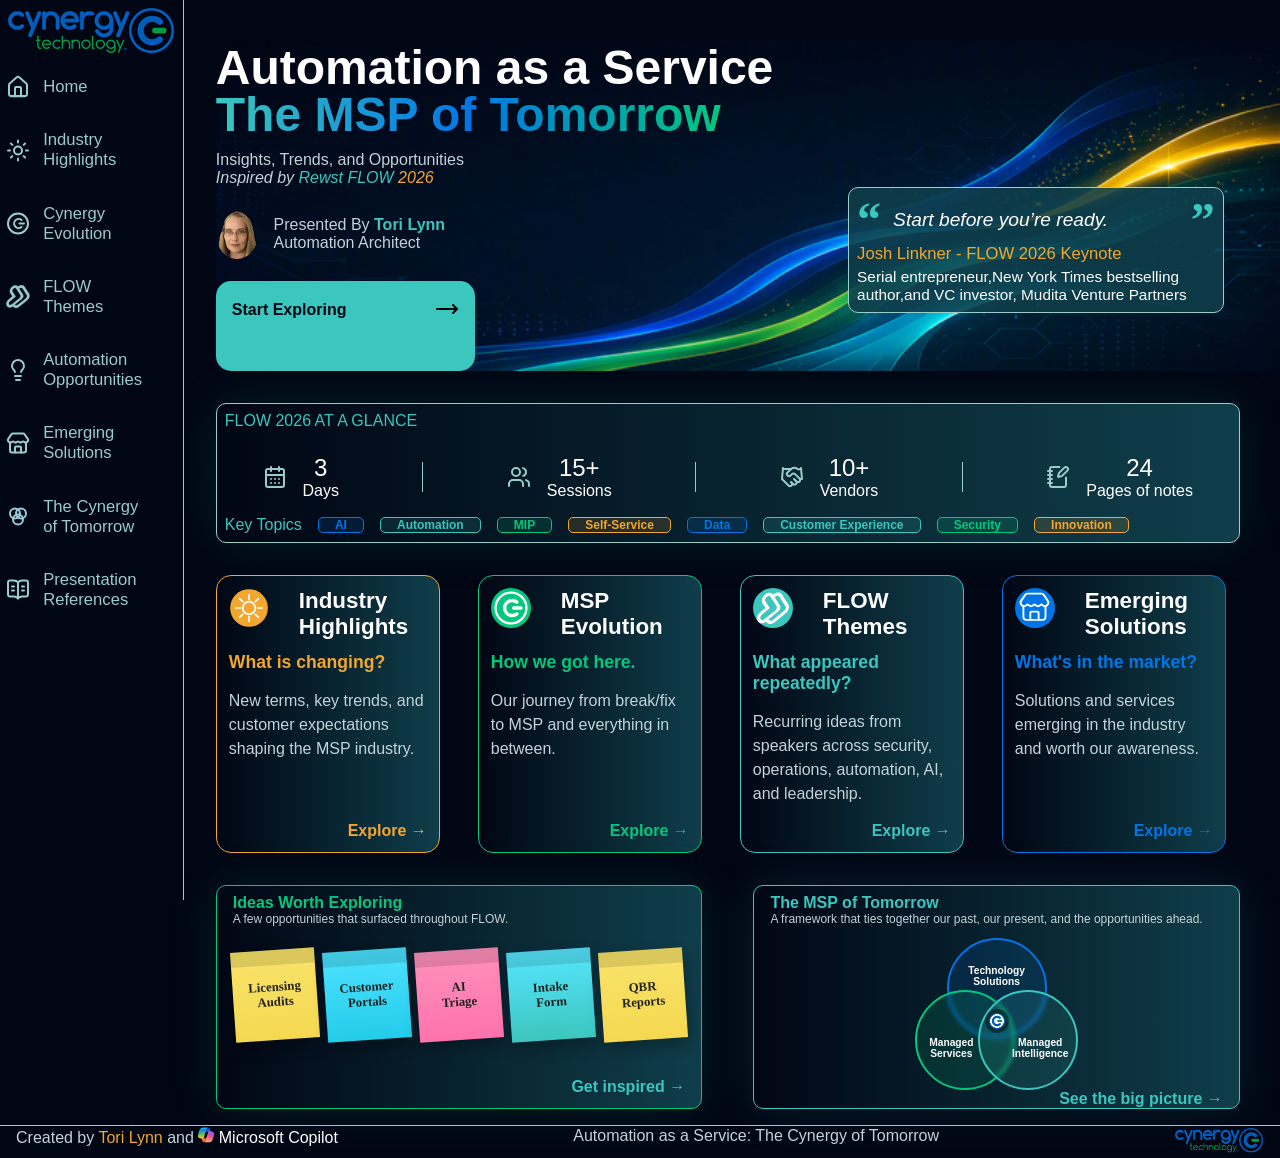
==== index.html @ ba3d57db "Initial import of MSP presentation site" ====
<!DOCTYPE html>
<html lang="en">
<head>
    <meta charset="UTF-8">
    <meta name="viewport" content="width=device-width, initial-scale=1.0">

    <!-- Search Engine Directives -->
    <meta name="robots" content="noindex, nofollow, noarchive">

    <title>Automation as a Service - The MSP of Tomorrow</title>

    <link rel="stylesheet" href="css/site.css">
    <link rel="stylesheet" href="css/navigation.css">
    <link rel="stylesheet" href="css/footer.css">
    <link rel="stylesheet" href="css/home.css">
</head>

<body>
    <div class="site-layout">
        <div id="nav-placeholder">
        </div>

        <main class="content">
            <section class="hero">
                <h1>Automation as a Service</h1>
                <h2 class="hero-fancy-heading">The MSP of Tomorrow</h2>

                <p>
                    Insights, Trends, and Opportunities<br />
                    <span style="font-style: italic;">Inspired by <span style="color: var(--flow-teal);">Rewst FLOW</span> <span style="color: var(--flow-gold);">2026</span></span>
                </p>

                <div class="presenter-row">
                    <img src="images/icons/Tori-Lynn-Avatar.png" alt="Tori Lynn" class="avatar" />
                    <p>
                        Presented By <span class="presenter-name">Tori Lynn</span><br />Automation Architect
                    </p>

                    <div class="quote-block box-border">
                        <div class="the-quote">
                            <div class="large-quote">&ldquo;</div><div class="quote">Start before you’re ready.</div><div class="large-quote">&rdquo;</div>
                        </div>
                        <div class="the-speaker">
                            <a href="https://www.linkedin.com/in/joshlinkner/" class="linked-link">Josh Linkner - FLOW 2026 Keynote</a>
                        </div>
                        <div class="speaker-title">
                            Serial entrepreneur,New York Times bestselling author,and VC investor, Mudita Venture Partners
                        </div>
                    </div>
                </div>

                <div class="hero-buttons">
                     <div class="start-exploring">
                        <a href="pages/industry-highlights.html" class="start-exploring-link">
                            <div class="start-exploring-button">
                                <div class="start-exploring-text">Start Exploring</div>
                                <div class="start-exploring-arrow">
                                    <img src="images/icons/left-arrow.svg" />
                                </div>
                            </div>
                        </a>
                     </div>

                </div>
            </section>

			<section class="flow-overview block-background box-border">
				<p class="overview-title">FLOW 2026 AT A GLANCE</p>
				<div class="overview-stats">
					<div class="stat-card">
						<img src="images/icons/calendar.svg" />
						<p class="stat-content"><span class="stat-num">3</span><br/>Days</p>
					</div>

					<div class="divider-vertical"></div>

					<div class="stat-card">
						<img src="images/icons/sessions.svg" />
						<p class="stat-content"><span class="stat-num">15+</span><br/>Sessions</p>
					</div>

					<div class="divider-vertical"></div>

					<div class="stat-card">
						<img src="images/icons/handshake.svg" />
						<p class="stat-content"><span class="stat-num">10+</span><br/>Vendors</p>
					</div>

					<div class="divider-vertical"></div>

					<div class="stat-card">
						<img src="images/icons/notes.svg" />
						<p class="stat-content"><span class="stat-num">24</span><br/>Pages of notes</p>
					</div>
				</div>

				<div class="topics-row">
					<span class="topics-label">Key Topics</span>
					<span class="topic-chip topic-chip-blue">AI</span>
					<span class="topic-chip topic-chip-teal">Automation</span>
					<span class="topic-chip topic-chip-green">MIP</span>
					<span class="topic-chip topic-chip-gold">Self-Service</span>
					<span class="topic-chip topic-chip-blue">Data</span>
					<span class="topic-chip topic-chip-teal">Customer Experience</span>
					<span class="topic-chip topic-chip-green">Security</span>
					<span class="topic-chip topic-chip-gold">Innovation</span>
				</div>
			</section>

            <section class="nav-cards">
                <a href="pages/industry-highlights.html" class="card-link card-link-gold">
                    <article class="nav-card nav-card-gold block-background">
                        <div class="card-header">
                            <img src="images/icons/sun-gold-v2.svg" />
                            <h3>Industry Highlights</h3>
                        </div>
                        <p class="card-subtitle card-subtitle-gold">
                            What is changing?
                        </p>
                        <p class="card-description">
                            New terms, key trends, and customer expectations
                            shaping the MSP industry.
                        </p>
                        <p class="card-link-explore">Explore →</p>
                    </article>
                </a>

                <a href="pages/evolution.html" class="card-link card-link-green">
                    <article class="nav-card nav-card-green block-background">
                        <div class="card-header">
                            <img src="images/icons/cynergy-green.svg" />
                            <h3>MSP Evolution</h3>
                        </div>
                        <p class="card-subtitle card-subtitle-green">
                            How we got here.
                        </p>
                        <p class="card-description">
                            Our journey from break/fix to MSP and everything in between.
                        </p>
                        <p class="card-link-explore">Explore →</p>
                    </article>
                </a>

                <a href="pages/flow-themes.html" class="card-link card-link-teal">
                    <article class="nav-card nav-card-teal block-background">
                        <div class="card-header">
                            <img src="images/icons/flow-teal.svg" />
                            <h3>FLOW Themes</h3>
                        </div>
                        <p class="card-subtitle card-subtitle-teal">
                            What appeared repeatedly?
                        </p>
                        <p class="card-description">
                            Recurring ideas from speakers across security, operations, automation, AI, and leadership.
                        </p>
                        <p class="card-link-explore">Explore →</p>
                    </article>
                </a>

                <a href="pages/emerging-solutions.html" class="card-link card-link-blue">
                    <article class="nav-card nav-card-blue block-background">
                        <div class="card-header">
                            <img src="images/icons/vendors-blue.svg" />
                            <h3>Emerging Solutions</h3>
                        </div>
                        <p class="card-subtitle card-subtitle-blue">
                            What's in the market?
                        </p>
                        <p class="card-description">
                            Solutions and services emerging in the industry and worth our awareness.
                        </p>
                        <p class="card-link-explore">Explore →</p>
                    </article>
                </a>
            </section>

            <div class="bottom-sections">
                <section class="bottom-sections-section opportunities-preview block-background box-border">
                    <h2>Ideas Worth Exploring</h2>
                    <p class="bottom-sections-description">
                        A few opportunities that surfaced throughout FLOW.
                    </p>
                    <div class="sticky-notes">
                        <div class="sticky-note note-yellow note-1">
                            Licensing<br />Audits
                        </div>          

                        <div class="sticky-note note-blue note-1">
                            Customer<br />Portals
                        </div>
                        
                        <div class="sticky-note note-pink note-1">
                            AI<br />Triage
                        </div>

                        <div class="sticky-note note-teal note-1">
                            Intake<br />Form
                        </div>

                        <div class="sticky-note note-yellow note-1">
                            QBR<br />Reports
                        </div>
                    </div>

                    <div style="height: 3rem;">
                        <a href="pages/opportunities.html" class="future-link">Get inspired →</a>
                    </div>
                </section>

                <section class="bottom-sections-section future-preview block-background box-border">
                    <div class="future-text">
                        <h2>The MSP of Tomorrow</h2>
                        <p class="bottom-sections-description">
                            A framework that ties together
                            our past, our present,
                            and the opportunities ahead.
                        </p>
                    </div>

                    <div class="future-content">
                        <div class="venn-circle venn-tech">
                            <span style="margin-top: -1.5rem;">Technology<br>Solutions</span>
                        </div>

                        <div class="venn-center">
                            <img src="images/branding/Cynergy_Logo_Files/Cynergy-Favicon.png" />
                         </div>

                        <div class="future-graphic">
                            <div class="venn-circle venn-services">
                                <span style="margin-left: -1.7rem; margin-top: 1rem;">Managed<br>Services</span>
                            </div>
                            <div class="venn-circle venn-intelligence">
                                <span style="margin-right: -1.5rem; margin-top: 1rem;">Managed<br>Intelligence</span>
                            </div>
                        </div>                        
                    </div>

                    <div>
                        <a href="pages/msp-tomorrow.html" class="future-link">
                            See the big picture →
                        </a>
                    </div>
                </section>
            </div>
        </main>
    </div>

    <div id="footer-placeholder">
    </div>

    <script src="js/includes.js"></script>
</body>
</html>
---- css/site.css ----
:root {
    --bg-main: #010614;
    --bg-main-light: #041649;
    --bg-main-light-trans: #041649DD;
    --bg-card: #0F3E4A;
    --bg-card-trans: #0F3E4ADD;
    --bg-block-trans: #f8ea7c18;

    --cynergy-blue: #0076E6;
    --cynergy-blue-light: #57aeff;
    --cynergy-blue-trans: #0076E622;
    --cynergy-green: #00C97D;
    --cynergy-green-light: #2ff0a6;
    --cynergy-green-trans: #00C97D22;

    --flow-teal: #3BC6BE;
    --flow-teal-light: #77f4ed;
    --flow-teal-trans: #3BC6BE22;
    --flow-gold: #F3A72F;
    --flow-gold-light: #f7ca83;
    --flow-gold-trans: #F3A72F22;

    --text-primary: #FFFFFF;
    --text-secondary: #C2D3D9;

    --border-light: #99cdca;
}

* {
    box-sizing: border-box;
}

body {
    margin: 0;
    font-family: "Inter", "Arial", sans-serif;
    background: var(--bg-main);
    color: var(--text-primary);
    max-width: 100vw;
}

.block-background {
    background: linear-gradient(to right, var(--bg-main), var(--bg-card));
}

.box-border {
    border: 1px solid;
    border-radius: 10px;
}

.divider-horizontal {
    height: 1px;
    background-color: var(--border-light);
    margin: 0.5rem 1.5rem
}

.divider-vertical {
    width: 1px;
    background-color: var(--border-light);
    margin: 1.5rem 1.5rem
}

.teal-text {
    color: var(--flow-teal);
}

.site-layout {
    display: flex;
    min-height: 100vh;
}

.content {
    flex: 1;
    padding-left: 2rem;
}

/* ↓↓ Hero banner ↓↓ */
.hero {
    background-image: url("../images/graphics/ribbon-background-v2-small-thin.png");
    background-size: cover;
    min-height: 250px;
    padding: 0rem 0;
}

.hero h1 {
    font-family: "Inter", "Arial", sans-serif;
    font-size: 3rem;
    margin-bottom: 0.5rem;
}

.hero-fancy-heading {
    background: linear-gradient(to right, var(--flow-teal), var(--cynergy-blue),var(--cynergy-green));
    -webkit-background-clip: text;
    background-clip: text;
    -webkit-text-fill-color: transparent;
    color: transparent;
    display: inline-block;
    font-size: 3rem;
    margin-top: -1rem;
    margin-bottom: -1rem;
    background: linear-gradient();
}

.hero h3 {
    font-size: 1.5rem;
    color: var(--flow-teal);
}

.hero p {
    color: var(--text-secondary);
    width: 100%;
}

.presenter-row {
    width: 80vw;
    display: flex; 
    align-items: center; 
    gap: 1rem; 
    flex-direction: row;
    margin-top: -1rem;
}

.page-title {
    display: flex; 
    flex-direction: column;
    width: 35vw;
}

.avatar {
    width: 50px;
    height: 50px;
    border-radius: 50%;
}

.presenter-name {
    color: var(--flow-teal); 
    font-weight: bold;
}

.quote-block {
    display: flex;
    flex-direction: column;
    border-color: var(--border-light);
    padding: 0.5rem;
    background-color: var(--bg-card-trans);
    max-width: 30vw;
    margin-left: auto;
    margin-right: 1rem;
    margin-bottom: -2rem;
}

.quote-block-large {
    display: flex;
    flex-direction: column;
    border-color: var(--border-light);
    min-width: 30vw;
}

.the-quote {
    display: flex;
    flex-direction: row;
    align-items: flex-start;
    gap: 0.75rem;
}

.large-quote {
    font-family: Georgia, Serif; 
    font-size: 3rem;
    font-weight: bold;
    flex-shrink: 0;
    color: var(--flow-teal);
    line-height: 1;
}

.quote {
    flex: 1;
    font-size: clamp(0.75rem, 1.5vw, 2rem);
    font-style: italic;
    text-align: left;
    align-self: center;
}

.the-speaker {
    color: var(--flow-gold);
    font-size: clamp(1rem, 1.3vw, 1.2rem);
    margin-bottom: 0.25rem;
}

.the-speaker-large {
    color: var(--flow-gold);
    font-size: clamp(12pt, 1.3rem, 16pt);
    margin-bottom: 0.25rem;
    text-align: center;
}

.speaker-title {
    font-size: clamp(0.75rem, 1.2vw, 1.1rem);
}

.hero-buttons {
    display: flex;
    width: 45vw;
    align-items: center;
    justify-content: space-between;
    flex-direction: row;
}

.linked-link,
.linked-link:link,
.linked-link:visited,
.linked-link:active {
    color: var(--flow-gold);
    text-decoration: none;
}
/* ↑↑ Hero Banner ↑↑ */
---- css/navigation.css ----
/* ↓↓ Sidebar Navigation ↓↓ */
.sidebar {
    max-width: 15vw;
    background: var(--bg-main);
    padding: 0.5vw;
    border-right: 1px solid var(--border-light);
    position: sticky;
    top: 0;
    align-self: flex-start;
    min-height: 100vh;
}

.sidebar div {
    display: flex;
    flex-direction: row;
}

.navlogo {
    max-width: 13.5vw;
}

.navicon {
    margin-right: 1vw;
}

.navtext {
    color: var(--border-light);
    font-size: clamp(1rem, 1.3vw, 1.2rem);
    white-space: nowrap;
    overflow: hidden;
    text-overflow: ellipsis;
}

.navlink,
.navlink:link,
.navlink:visited,
.navlink:active {
    color: inherit;
    text-decoration: none;
}

.navlink:hover .navtext {
    opacity: 0.8;
    color: var(--flow-gold);
}
/* ↑↑ Sidebar Navigation ↑↑*/
---- css/footer.css ----
/* ↓↓ Footer ↓↓ */
.page-footer {
    border-top: 1px solid var(--border-light);
    font-size: clamp(0.5rem, 1.25vw, 1rem);
    display: flex;
    flex-direction: row;
    justify-content: space-between;
    color: var(--text-secondary);
    padding-top: 0.1rem;
}

.presented-by {
    margin-left: 1rem;
}

.author {
    color: var(--flow-gold);
}

.footer-logo {
    width: 7vw;
    margin-right: 1rem;
}

.footer-link,
.footer-link:link,
.footer-link:visited,
.footer-link:active {
    color: var(--text-primary);
    text-decoration: none;
}
/* ↑↑ Footer ↑↑ */
---- css/home.css ----
.start-exploring {
    display: flex;
    flex-direction: column;
    align-items: center;
    justify-content: space-between;
    background-color: var(--flow-teal);
    border-radius: 15px;
    width: 45%;
    height: 10vh;
    padding: 1rem;
    line-height: 1;
}

.start-exploring:hover {
    box-shadow: 0 0 15px 4px #2ff7ed;
}

.start-exploring-link,
.start-exploring-link:link,
.start-exploring-link:visited,
.start-exploring-link:active {
    color: var(--bg-main);
    text-decoration: none;
    width: 100%
}

.start-exploring-button {
    display: flex;
    flex-direction: row;
    justify-content: space-between;
    align-items: center;

}

/*.start-exploring-button:hover {
    transform: translateY(-4px);
}*/

.start-exploring-text {
    font-size: clamp(12pt, 1.25vw, 16pt);
    font-weight: bold;
}

.start-exploring-arrow {
    margin-left: auto;
    height: 100%;
}

.download-all {
    width: 50%;
    height: 10vh;
    border-radius: 15px;
    border: 2px solid var(--flow-teal);
    margin-left: auto;
    padding: 1rem;
    background-color: var(--bg-card-trans);
}

.download-all:hover {
    box-shadow: 0 0 15px 4px #2ff7ed;
}

.download-all-link,
.download-all-link:link,
.download-all-link:visited,
.download-all-link:active {
    color: var(--text-primary);
    text-decoration: none;
}


.download-all-button {
    display: flex;
    flex-direction: row;
    justify-content: left;
    align-items: center;
    gap: 1rem;
    padding: 2px;
    height: 100%;
}

.download-all-button:hover {
    transform: translateY(-4px);
}

.download-all-text {
    display: flex;
    flex-direction: column;
}

.download-all-title {
    font-size: clamp(12pt, 1.25vw, 16pt);
}

.download-all-description {
    font-size: clamp(8pt, 0.75vw, 10pt);
}

/* ↓↓ FLOW Overview ↓↓ */
.flow-overview {
    margin-top: 2rem;
    padding-top: 0.5rem;
    padding-left: 1rem;
    padding-right: 1rem;
    border-color: var(--border-light);
    width: 80vw;
    box-shadow: 0 0 3rem var(--cynergy-green-trans);
}

.overview-title {
    margin: 0 0 0.5rem -0.5rem;
    color: var(--flow-teal);
    font-size: 1rem;
}

.overview-stats {
    display: flex;
    flex-direction: row;
    justify-content: space-around;
}

.stat-card {
    display: flex;
    flex-direction: row;
    align-items: center;
    text-align: center;
}

.stat-card p {
    margin-left: 1rem;
}

.stat-num {
    font-size: 1.5rem;
}

.topics-row {
    display: flex;
    flex-direction: row;
    justify-content: space-between;
    align-items: center;
    gap: 0.5rem;
    padding-bottom: 0.5rem;
    width: 70vw
}

.topics-label {
    color: var(--flow-teal);
    font-size: 1rem;
    margin-left: -0.5rem;
}

.topic-chip {
    padding: 0 1rem;
    border-radius: 5px;
    font-size: 0.75rem;
    font-weight: bold;
}

.topic-chip:hover {
    transform: translateY(-2px);
    box-shadow: 0 0 10px var(--flow-teal);
}

.topic-chip-blue {
    background-color: var(--cynergy-blue-trans);
    border: 1px solid var(--cynergy-blue);
    color: var(--cynergy-blue);
}

.topic-chip-teal {
    background-color: var(--flow-teal-trans);
    border: 1px solid var(--flow-teal);
    color: var(--flow-teal);
}

.topic-chip-green {
    background-color: var(--cynergy-green-trans);
    border: 1px solid var(--cynergy-green);
    color: var(--cynergy-green);
}

.topic-chip-gold {
    background-color: var(--flow-gold-trans);
    border: 1px solid var(--flow-gold);
    color: var(--flow-gold);
}
/* ↑↑ FLOW Overview ↑↑ */

/* ↓↓ Navigation Cards ↓↓ */
.nav-cards {
    display: flex;
    gap: 1.5rem;
    width: 80vw;
    margin-top: 2rem;
    justify-content: space-evenly;
    align-items: stretch;
}

.card-link {
    text-decoration: none;
    flex: 1;
}

.card-link-gold,
.card-link-gold:link,
.card-link-gold:visited,
.card-link-gold:active {
    color: var(--flow-gold);
}

.card-link-green,
.card-link-green:link,
.card-link-green:visited,
.card-link-green:active {
    color: var(--cynergy-green);
}

.card-link-teal,
.card-link-teal:link,
.card-link-teal:visited,
.card-link-teal:active {
    color: var(--flow-teal);
}

.card-link-blue,
.card-link-blue:link,
.card-link-blue:visited,
.card-link-blue:active {
    color: var(--cynergy-blue);
}

.nav-card {
    max-width: 17.5vw;
    height: 100%;
    padding: 0.75rem;
    border-radius: 15px;
    border: 1px solid;
    display: flex;
    flex-direction: column;
    transition: all .25s ease;
}

.nav-card:hover {
    transform: translateY(-4px);
    box-shadow: 0 0 20px var(--flow-gold-trans);
}

.nav-card-gold {
    border-color: var(--flow-gold);
}

.nav-card-green {
    border-color: var(--cynergy-green);
}

.nav-card-teal {
    border-color: var(--flow-teal);
}

.nav-card-blue {
    border-color: var(--cynergy-blue);
}

.card-header {
    display: flex;
    flex-direction: row;
    justify-content: space-between;
    align-items: flex-start;
    gap: 0.75rem;
}

.card-header img {
    width: 40px;
    height: 40px;
    flex-shrink: 0;
}

.card-header h3 {
    margin: 0;
    width: 10vw;
    font-size: clamp(0.5rem, 1.75vw, 1.75rem);
    color: white;
}

.card-subtitle {
    margin-top: .75rem;
    margin-bottom: 0;
    font-weight: 600;
    font-size: 1.1rem;
}

.card-subtitle-gold {
        color: var(--flow-gold);
}

.card-subtitle-green {
        color: var(--cynergy-green);
}

.card-subtitle-teal {
        color: var(--flow-teal);
}

.card-subtitle-blue {
        color: var(--cynergy-blue);
}

.card-description {
    color: var(--text-secondary);
    line-height: 1.5;
    flex-grow: 1;
}

.card-link-explore {
    display: flex;
    flex-direction: column;
    font-weight: 600;
    align-self: flex-end;
    margin-top: auto;
    margin-bottom: 0;
}

.card-link-explore:hover {

    color: white;
}
/* ↑↑ Navigation Cards ↑↑ */

.bottom-sections {
    width: 80vw;
    display: flex;
    flex-direction: row;
    justify-content: space-between;
    margin-bottom: 1rem;
}

.bottom-sections-section {
    margin-top: 2rem;
    padding-top: 0.5rem;
    padding-left: 1rem;
    padding-right: 1rem;
    overflow: hidden;
    width: 38vw;
}

.bottom-sections h2 {
    margin: 0;
    font-size: 1rem;
}

.bottom-sections-description {
    color: var(--text-secondary);
    margin-top: 0;
    font-size: 0.75rem;
}

/* ↓↓ Opportunities Preview ↓↓ */
.opportunities-preview {
    border-color: var(--cynergy-green);
    box-shadow: 0 0 3rem var(--cynergy-green-trans);
}

.opportunities-preview h2 {
    color: var(--cynergy-green);
}

.sticky-notes {
    display: flex;
    gap: 0.5rem;
    justify-content: space-between;
    align-items: flex-start;
    margin-top: 1.5rem;
    margin-bottom: 1vh;
}

.sticky-note {
    width: 20%;
    height: 7vw;
    display: flex;
    justify-content: center;
    align-items: center;
    text-align: center;
    font-family: "Bradley Hand", "Comic Sans MS", Cursive;
    font-size: clamp(0.25rem, 1vw, 1rem);
    font-weight: 600;
    color: #222;
    position: relative;
    box-shadow: 3px 8px 15px rgba(0,0,0,.25);
}

.sticky-note::before {
    content: "";
    position: absolute;
    top: 0;
    left: 0;
    width: 100%;
    height: 15px;
    background: rgba(0,0,0,.12);
    pointer-events: none;
}

.sticky-note:hover {
    transform: translateY(-5px) scale(1.03);
    transition: all .2s ease;
}

.note-yellow {
    background: linear-gradient( to bottom, #f9e36a, #f5d850);
}

.note-blue {
    background: linear-gradient( to bottom, #4de2ff, #23ccea);
}

.note-pink {
    background: linear-gradient( to bottom, #ff91bc, #ff72ac);
}

.note-teal {
    background: linear-gradient( to bottom, #56e6ff, #3cc6be);
}

.note-1 {
    transform: rotate(-4deg);
}
/* ↑↑ Opportunities Preview ↑↑ */

/* ↓↓ Cynergy of Tomorrow ↓↓ */
.future-preview {
    border-color: var(--flow-teal);
    box-shadow: 0 0 3rem var(--flow-teal-trans);
}

.future-text h2 {
    color: var(--flow-teal);
}

.future-content {
    display: flex;
    flex-direction: column;
    justify-content: center;
    align-items: center;
    margin-right: 1rem;
    margin-left: 1rem;
}

.venn-circle {
    width: 100px;
    height: 100px;
    border-radius: 50%;
    display: flex;
    justify-content: center;
    align-items: center;
    text-align: center;
    color: white;
    font-weight: 600;
    border: 2px solid;
    backdrop-filter: blur(2px);
    font-size: clamp(0.5rem, 0.8vw, 1.5rem);
}

.venn-tech {
    border-color: var(--cynergy-blue);
    background-color: var(--cynergy-blue-trans);
    margin-bottom: -3rem;
}

.future-graphic {
    display: flex;
    flex-direction: row;
    justify-content: center;
    align-items: center;
    width: 100%;
    margin-top: -2.7rem;
}

.venn-services {
    border-color: var(--cynergy-green);
    background-color: var(--cynergy-green-trans);
    margin-right: -1.1rem;
}

.venn-intelligence {
    border-color: var(--flow-teal);
    background-color: var(--flow-teal-trans);
    margin-left: -1.2rem;
}

.venn-center {
    width: 1.5rem;
    height: 1.5rem;
    border-radius: 50%;
    background: rgba(0,0,0,.45);
    display: flex;
    justify-content: center;
    align-items: center;
    color: white;
    font-size: clamp(0.5rem, 0.9vw, 1.5rem);
    font-weight: 700;
    z-index: 10;
    margin-top: 1.2rem;
}

.future-link {
    display: flex;
    flex-direction: column;
    font-weight: 600;
    text-align: right;
    margin-top: auto;
    margin-bottom: 0;
    color: var(--flow-teal);
    text-decoration: none;
    align-items: flex-end;
    justify-content: flex-end;
    height: 100%;
}

.future-link:hover {
    color: white;
}
/* ↑↑ Cynergy of Tomorrow ↑↑ */
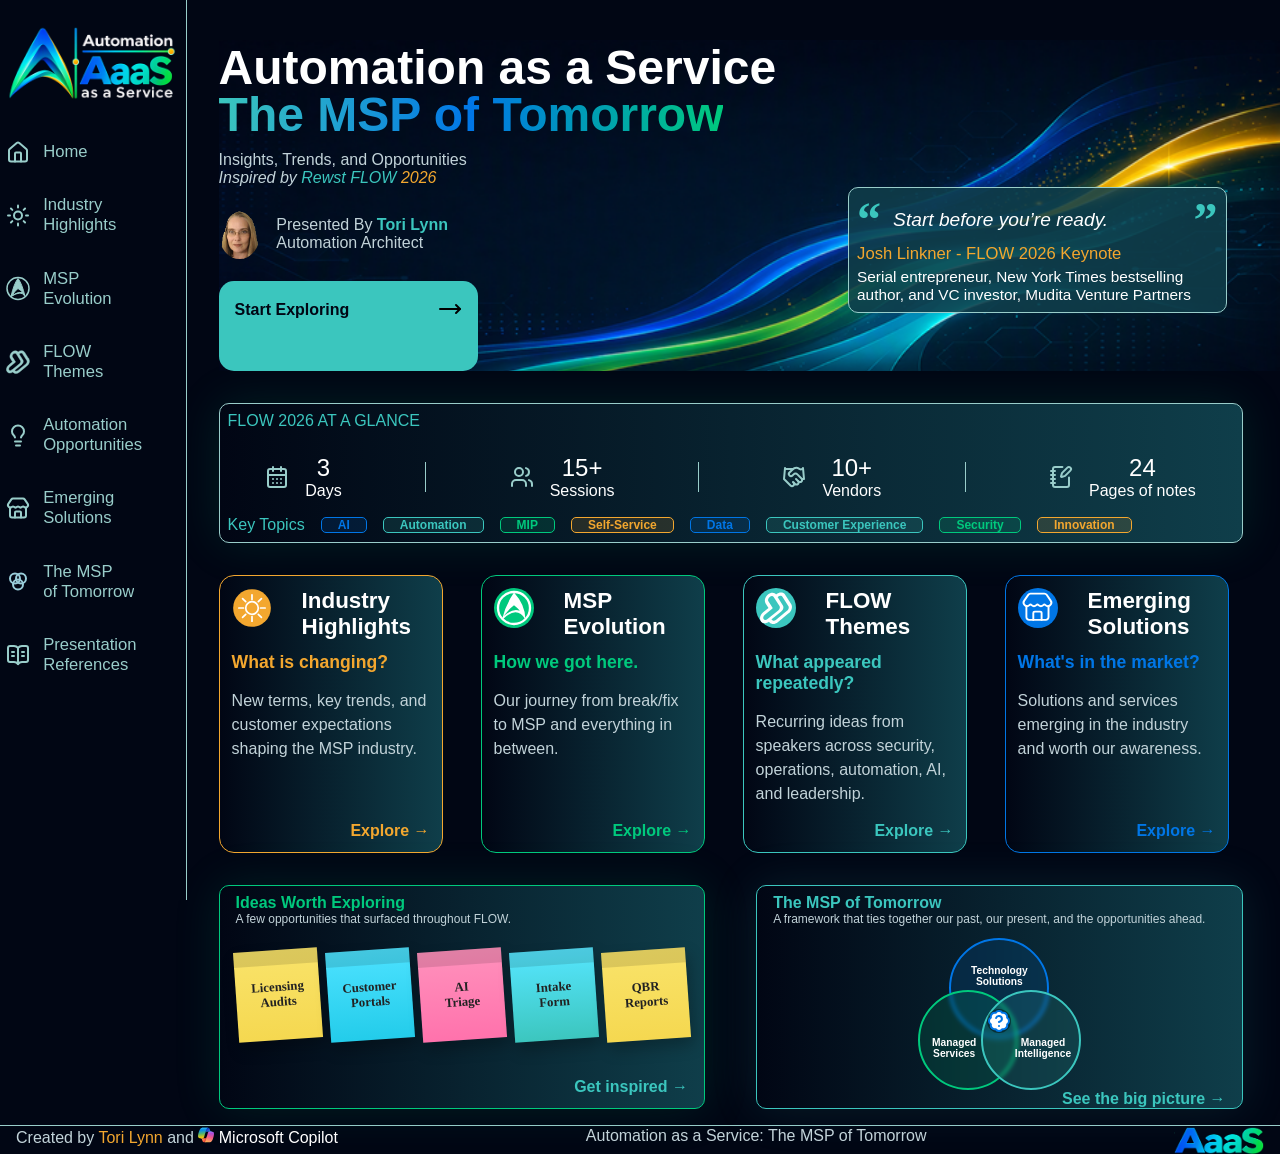
==== commit 1bfcb525: "Complete site after sanatizing it for a general MSP audience." ====
--- a/index.html
+++ b/index.html
@@ -16,39 +16,54 @@
 </head>
 
 <body>
+    <!-- This div holds the entire site layout -->
     <div class="site-layout">
+        <!-- This is a placeholder for the navigation bar -->
         <div id="nav-placeholder">
         </div>
 
+        <!-- This is the main content of the page -->
         <main class="content">
+            <!-- This is the top banner section of the page -->
             <section class="hero">
+                <!-- Main and secondary headings -->
                 <h1>Automation as a Service</h1>
                 <h2 class="hero-fancy-heading">The MSP of Tomorrow</h2>
 
+                <!-- Short page description -->
                 <p>
                     Insights, Trends, and Opportunities<br />
                     <span style="font-style: italic;">Inspired by <span style="color: var(--flow-teal);">Rewst FLOW</span> <span style="color: var(--flow-gold);">2026</span></span>
                 </p>
 
+                <!-- Presenter information and quote -->
                 <div class="presenter-row">
+                    <!-- Avatar image and presenter details -->
                     <img src="images/icons/Tori-Lynn-Avatar.png" alt="Tori Lynn" class="avatar" />
                     <p>
                         Presented By <span class="presenter-name">Tori Lynn</span><br />Automation Architect
                     </p>
 
+                    <!-- Quote block with quote and speaker information -->
                     <div class="quote-block box-border">
+                        <!-- Quote text -->
                         <div class="the-quote">
                             <div class="large-quote">&ldquo;</div><div class="quote">Start before you’re ready.</div><div class="large-quote">&rdquo;</div>
                         </div>
+
+                        <!-- Speaker information with LinkedIn link -->
                         <div class="the-speaker">
                             <a href="https://www.linkedin.com/in/joshlinkner/" class="linked-link">Josh Linkner - FLOW 2026 Keynote</a>
                         </div>
+
+                        <!-- Speaker title and description -->
                         <div class="speaker-title">
-                            Serial entrepreneur,New York Times bestselling author,and VC investor, Mudita Venture Partners
+                            Serial entrepreneur, New York Times bestselling author, and VC investor, Mudita Venture Partners
                         </div>
                     </div>
                 </div>
 
+                <!-- Call-to-action button to start exploring the site -->
                 <div class="hero-buttons">
                      <div class="start-exploring">
                         <a href="pages/industry-highlights.html" class="start-exploring-link">
@@ -60,40 +75,51 @@
                             </div>
                         </a>
                      </div>
-
                 </div>
             </section>
 
+            <!-- This section provides an overview of the FLOW 2026 event -->
 			<section class="flow-overview block-background box-border">
+                <!-- Overview title -->
 				<p class="overview-title">FLOW 2026 AT A GLANCE</p>
+
+                <!-- Stats container -->
 				<div class="overview-stats">
+                    <!-- Days stat -->
 					<div class="stat-card">
 						<img src="images/icons/calendar.svg" />
 						<p class="stat-content"><span class="stat-num">3</span><br/>Days</p>
 					</div>
 
+                    <!-- Vertical divider -->
 					<div class="divider-vertical"></div>
 
+                    <!-- Sessions stat -->
 					<div class="stat-card">
 						<img src="images/icons/sessions.svg" />
 						<p class="stat-content"><span class="stat-num">15+</span><br/>Sessions</p>
 					</div>
 
+                    <!-- Vertical divider -->
 					<div class="divider-vertical"></div>
 
+                    <!-- Vendors stat -->
 					<div class="stat-card">
 						<img src="images/icons/handshake.svg" />
 						<p class="stat-content"><span class="stat-num">10+</span><br/>Vendors</p>
 					</div>
 
+                    <!-- Vertical divider -->
 					<div class="divider-vertical"></div>
 
+                    <!-- Notes stat -->
 					<div class="stat-card">
 						<img src="images/icons/notes.svg" />
 						<p class="stat-content"><span class="stat-num">24</span><br/>Pages of notes</p>
 					</div>
 				</div>
 
+                <!-- Key topics row with animated chips -->
 				<div class="topics-row">
 					<span class="topics-label">Key Topics</span>
 					<span class="topic-chip topic-chip-blue">AI</span>
@@ -107,7 +133,9 @@
 				</div>
 			</section>
 
+            <!-- This section contains navigation cards linking to different pages -->
             <section class="nav-cards">
+                <!-- Industry Highlights navigation card -->
                 <a href="pages/industry-highlights.html" class="card-link card-link-gold">
                     <article class="nav-card nav-card-gold block-background">
                         <div class="card-header">
@@ -125,10 +153,11 @@
                     </article>
                 </a>
 
+                <!-- MSP Evolution navigation card -->
                 <a href="pages/evolution.html" class="card-link card-link-green">
                     <article class="nav-card nav-card-green block-background">
                         <div class="card-header">
-                            <img src="images/icons/cynergy-green.svg" />
+                            <img src="images/icons/AaaS_A.svg" />
                             <h3>MSP Evolution</h3>
                         </div>
                         <p class="card-subtitle card-subtitle-green">
@@ -141,6 +170,7 @@
                     </article>
                 </a>
 
+                <!-- FLOW Themes navigation card -->
                 <a href="pages/flow-themes.html" class="card-link card-link-teal">
                     <article class="nav-card nav-card-teal block-background">
                         <div class="card-header">
@@ -157,6 +187,7 @@
                     </article>
                 </a>
 
+                <!-- Emerging Solutions navigation card -->
                 <a href="pages/emerging-solutions.html" class="card-link card-link-blue">
                     <article class="nav-card nav-card-blue block-background">
                         <div class="card-header">
@@ -174,7 +205,9 @@
                 </a>
             </section>
 
+            <!-- Closing blocks -->
             <div class="bottom-sections">
+                <!-- Ideas Worth Exploring section -->
                 <section class="bottom-sections-section opportunities-preview block-background box-border">
                     <h2>Ideas Worth Exploring</h2>
                     <p class="bottom-sections-description">
@@ -207,6 +240,7 @@
                     </div>
                 </section>
 
+                <!-- The MSP of Tomorrow section -->
                 <section class="bottom-sections-section future-preview block-background box-border">
                     <div class="future-text">
                         <h2>The MSP of Tomorrow</h2>
@@ -223,7 +257,7 @@
                         </div>
 
                         <div class="venn-center">
-                            <img src="images/branding/Cynergy_Logo_Files/Cynergy-Favicon.png" />
+                            <img src="images/icons/question.svg" />
                          </div>
 
                         <div class="future-graphic">
@@ -246,9 +280,11 @@
         </main>
     </div>
 
+    <!-- This is a placeholder for the footer -->
     <div id="footer-placeholder">
     </div>
 
+    <!-- Load the JavaScript file that inserts the navigation and footer -->
     <script src="js/includes.js"></script>
 </body>
 </html>
--- a/css/site.css
+++ b/css/site.css
@@ -13,6 +13,13 @@
     --cynergy-green-light: #2ff0a6;
     --cynergy-green-trans: #00C97D22;
 
+    --msp-blue: #0076E6;
+    --msp-blue-light: #57aeff;
+    --msp-blue-trans: #0076E622;
+    --msp-green: #00C97D;
+    --msp-green-light: #2ff0a6;
+    --msp-green-trans: #00C97D22;
+
     --flow-teal: #3BC6BE;
     --flow-teal-light: #77f4ed;
     --flow-teal-trans: #3BC6BE22;
@@ -88,7 +95,7 @@
 }
 
 .hero-fancy-heading {
-    background: linear-gradient(to right, var(--flow-teal), var(--cynergy-blue),var(--cynergy-green));
+    background: linear-gradient(to right, var(--flow-teal), var(--msp-blue),var(--msp-green));
     -webkit-background-clip: text;
     background-clip: text;
     -webkit-text-fill-color: transparent;
--- a/css/footer.css
+++ b/css/footer.css
@@ -19,6 +19,7 @@
 
 .footer-logo {
     width: 7vw;
+    max-height: 3vh;
     margin-right: 1rem;
 }
 
